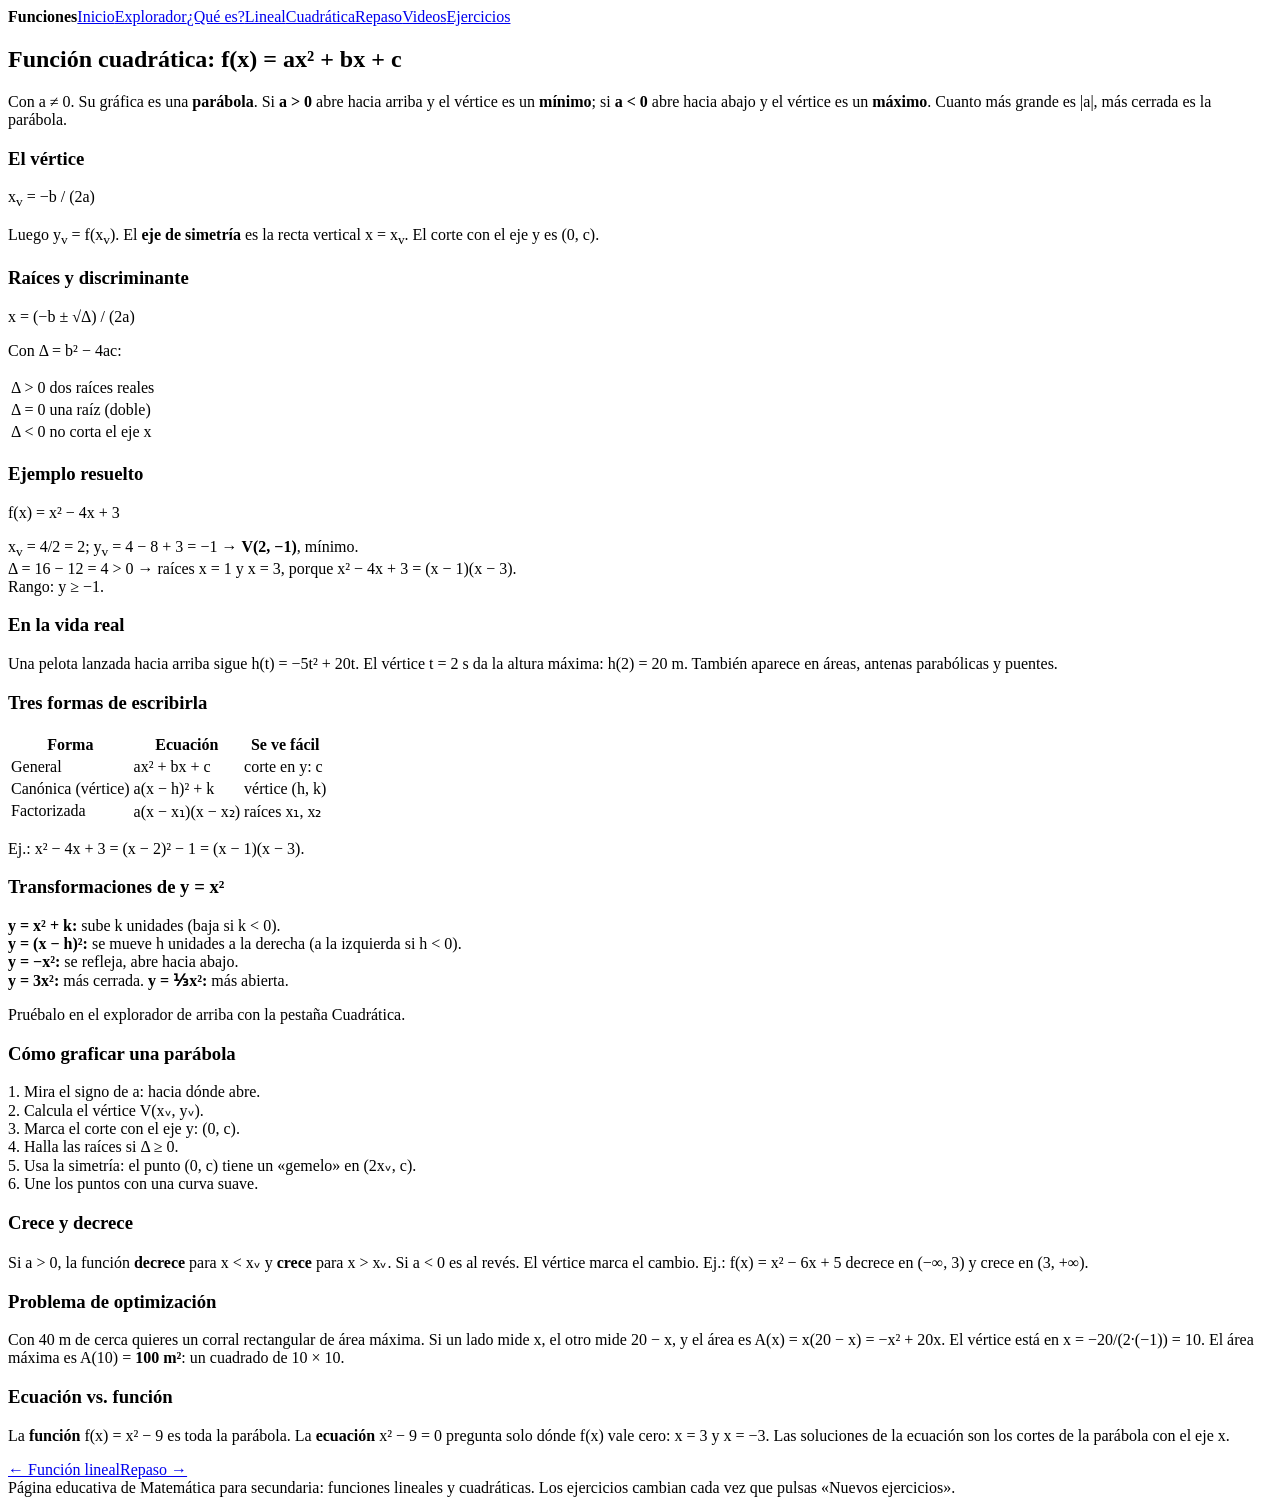
==== cuadratica.html @ a67a2b8e "Add files via upload" ====
<!doctype html>
<html lang="es">
  <head>
    <meta charset="utf-8" />
    <meta name="viewport" content="width=device-width,initial-scale=1" />
    <title>Función cuadrática · Funciones</title>
    <link rel="preconnect" href="https://fonts.googleapis.com" />
    <link
      href="https://fonts.googleapis.com/css2?family=Lexend:wght@500;700&family=Atkinson+Hyperlegible:wght@400;700&family=Kalam:wght@700&display=swap"
      rel="stylesheet"
    />
    <!-- Estilos: comunes primero, luego los de esta página -->
    <link rel="stylesheet" href="css/base.css" />
    <link rel="stylesheet" href="css/navegacion.css" />
    <link rel="stylesheet" href="css/componentes.css" />
    <link rel="stylesheet" href="css/teoria.css" />
  </head>
  <body>
    <nav>
      <div class="wrap">
        <b>Funciones</b><a href="index.html">Inicio</a><a href="explorador.html">Explorador</a
        ><a href="que-es.html">¿Qué es?</a><a href="lineal.html">Lineal</a
        ><a href="cuadratica.html" aria-current="page">Cuadrática</a><a href="repaso.html">Repaso</a
        ><a href="videos.html">Videos</a><a href="ejercicios.html">Ejercicios</a>
      </div>
    </nav>

    <section class="band" id="cuadratica">
      <div class="wrap">
        <h2>Función cuadrática: f(x) = ax² + bx + c</h2>
        <p class="def">
          Con a ≠ 0. Su gráfica es una <b>parábola</b>. Si <b>a &gt; 0</b> abre hacia arriba y el
          vértice es un <b>mínimo</b>; si <b>a &lt; 0</b> abre hacia abajo y el vértice es un
          <b>máximo</b>. Cuanto más grande es |a|, más cerrada es la parábola.
        </p>
        <div class="cols">
          <div class="box key">
            <h3>El vértice</h3>
            <p class="formula">x<sub>v</sub> = −b / (2a)</p>
            <p>
              Luego y<sub>v</sub> = f(x<sub>v</sub>). El <b>eje de simetría</b> es la recta vertical
              x = x<sub>v</sub>. El corte con el eje y es (0, c).
            </p>
          </div>
          <div class="box">
            <h3>Raíces y discriminante</h3>
            <p class="formula">x = (−b ± √Δ) / (2a)</p>
            <p>Con Δ = b² − 4ac:</p>
            <table>
              <tr>
                <td>Δ &gt; 0</td>
                <td>dos raíces reales</td>
              </tr>
              <tr>
                <td>Δ = 0</td>
                <td>una raíz (doble)</td>
              </tr>
              <tr>
                <td>Δ &lt; 0</td>
                <td>no corta el eje x</td>
              </tr>
            </table>
          </div>
          <div class="box">
            <h3>Ejemplo resuelto</h3>
            <p>f(x) = x² − 4x + 3</p>
            <p>
              x<sub>v</sub> = 4/2 = 2; y<sub>v</sub> = 4 − 8 + 3 = −1 → <b>V(2, −1)</b>, mínimo.<br />Δ
              = 16 − 12 = 4 &gt; 0 → raíces x = 1 y x = 3, porque x² − 4x + 3 = (x − 1)(x − 3).<br />Rango:
              y ≥ −1.
            </p>
          </div>
          <div class="box">
            <h3>En la vida real</h3>
            <p>
              Una pelota lanzada hacia arriba sigue h(t) = −5t² + 20t. El vértice t = 2 s da la
              altura máxima: h(2) = 20 m. También aparece en áreas, antenas parabólicas y puentes.
            </p>
          </div>
        </div>
        <div class="cols">
          <div class="box">
            <h3>Tres formas de escribirla</h3>
            <table>
              <tr>
                <th>Forma</th>
                <th>Ecuación</th>
                <th>Se ve fácil</th>
              </tr>
              <tr>
                <td>General</td>
                <td>ax² + bx + c</td>
                <td>corte en y: c</td>
              </tr>
              <tr>
                <td>Canónica (vértice)</td>
                <td>a(x − h)² + k</td>
                <td>vértice (h, k)</td>
              </tr>
              <tr>
                <td>Factorizada</td>
                <td>a(x − x₁)(x − x₂)</td>
                <td>raíces x₁, x₂</td>
              </tr>
            </table>
            <p>Ej.: x² − 4x + 3 = (x − 2)² − 1 = (x − 1)(x − 3).</p>
          </div>
          <div class="box">
            <h3>Transformaciones de y = x²</h3>
            <p>
              <b>y = x² + k:</b> sube k unidades (baja si k &lt; 0).<br /><b>y = (x − h)²:</b> se
              mueve h unidades a la derecha (a la izquierda si h &lt; 0).<br /><b>y = −x²:</b> se
              refleja, abre hacia abajo.<br /><b>y = 3x²:</b> más cerrada. <b>y = ⅓x²:</b> más
              abierta.
            </p>
            <p>Pruébalo en el explorador de arriba con la pestaña Cuadrática.</p>
          </div>
          <div class="box">
            <h3>Cómo graficar una parábola</h3>
            <p>
              1. Mira el signo de a: hacia dónde abre.<br />2. Calcula el vértice V(xᵥ, yᵥ).<br />3.
              Marca el corte con el eje y: (0, c).<br />4. Halla las raíces si Δ ≥ 0.<br />5. Usa la
              simetría: el punto (0, c) tiene un «gemelo» en (2xᵥ, c).<br />6. Une los puntos con
              una curva suave.
            </p>
          </div>
          <div class="box">
            <h3>Crece y decrece</h3>
            <p>
              Si a &gt; 0, la función <b>decrece</b> para x &lt; xᵥ y <b>crece</b> para x &gt; xᵥ.
              Si a &lt; 0 es al revés. El vértice marca el cambio. Ej.: f(x) = x² − 6x + 5 decrece
              en (−∞, 3) y crece en (3, +∞).
            </p>
          </div>
          <div class="box">
            <h3>Problema de optimización</h3>
            <p>
              Con 40 m de cerca quieres un corral rectangular de área máxima. Si un lado mide x, el
              otro mide 20 − x, y el área es A(x) = x(20 − x) = −x² + 20x. El vértice está en x =
              −20/(2·(−1)) = 10. El área máxima es A(10) = <b>100 m²</b>: un cuadrado de 10 × 10.
            </p>
          </div>
          <div class="box">
            <h3>Ecuación vs. función</h3>
            <p>
              La <b>función</b> f(x) = x² − 9 es toda la parábola. La <b>ecuación</b> x² − 9 = 0
              pregunta solo dónde f(x) vale cero: x = 3 y x = −3. Las soluciones de la ecuación son
              los cortes de la parábola con el eje x.
            </p>
          </div>
        </div>
      </div>
      <div class="pager">
        <a href="lineal.html">← Función lineal</a><a class="next" href="repaso.html">Repaso →</a>
      </div>
    </section>

    <footer class="band paper">
      <div class="wrap">
        Página educativa de Matemática para secundaria: funciones lineales y cuadráticas. Los
        ejercicios cambian cada vez que pulsas «Nuevos ejercicios».
      </div>
    </footer>
  </body>
</html>
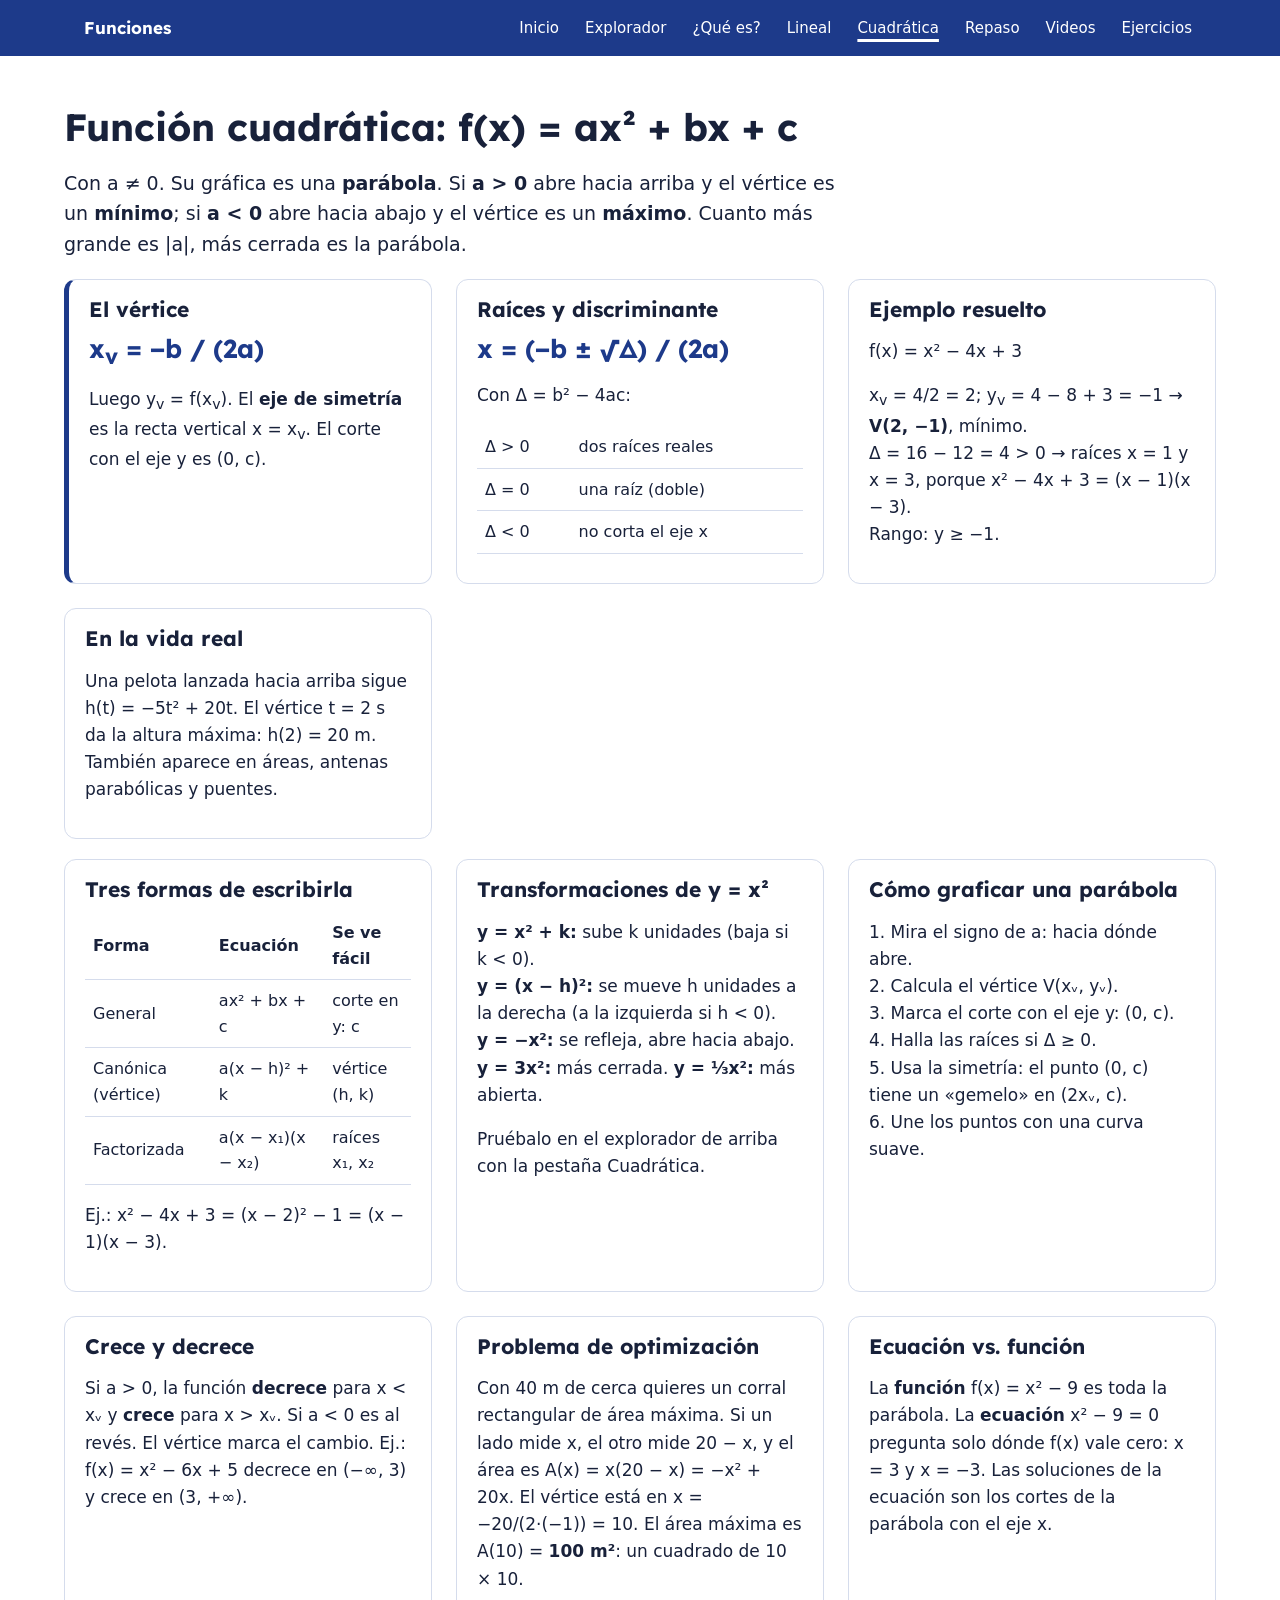
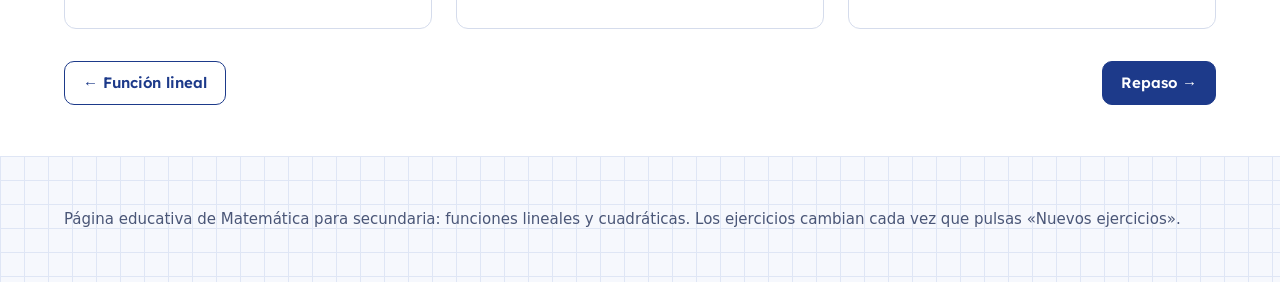
==== commit c37b6927: "Add files via upload" ====
--- a/cuadratica.html
+++ b/cuadratica.html
@@ -10,10 +10,10 @@
       rel="stylesheet"
     />
     <!-- Estilos: comunes primero, luego los de esta página -->
-    <link rel="stylesheet" href="css/base.css" />
-    <link rel="stylesheet" href="css/navegacion.css" />
-    <link rel="stylesheet" href="css/componentes.css" />
-    <link rel="stylesheet" href="css/teoria.css" />
+    <link rel="stylesheet" href="base.css" />
+    <link rel="stylesheet" href="navegacion.css" />
+    <link rel="stylesheet" href="componentes.css" />
+    <link rel="stylesheet" href="teoria.css" />
   </head>
   <body>
     <nav>
--- a/base.css
+++ b/base.css
@@ -0,0 +1,104 @@
+/* BASE
+   Variables de color (modo claro y oscuro), tipografía y estructura
+   general: bandas, contenedor y fondo cuadriculado. */
+
+:root {
+  color-scheme: light dark;
+  --bg: light-dark(#ffffff, #0f1626);
+  --paper: light-dark(#f6f8fd, #16203a);
+  --grid: light-dark(#dfe6f5, #24304f);
+  --ink: light-dark(#18213a, #e6ebf7);
+  --soft: light-dark(#4a5677, #a9b4d0);
+  --blue: light-dark(#1d3a8a, #8fb0ff);
+  --blueBg: light-dark(#1d3a8a, #1a2b5c);
+  --red: light-dark(#d23a31, #ff7a70);
+  --ok: light-dark(#0b7d64, #4fd1ae);
+  --okBg: light-dark(#e3f5ef, #12352d);
+  --noBg: light-dark(#fde9e7, #3a1a1a);
+  --line: light-dark(#d5dcec, #2b3756);
+  --card: light-dark(#ffffff, #121b30);
+}
+:root[data-theme="light"] {
+  color-scheme: light;
+}
+:root[data-theme="dark"] {
+  color-scheme: dark;
+}
+* {
+  box-sizing: border-box;
+  min-width: 0;
+}
+body {
+  margin: 0;
+  background: var(--bg);
+  color: var(--ink);
+  font:
+    17px/1.6 "Atkinson Hyperlegible",
+    system-ui,
+    sans-serif;
+  overflow-x: clip;
+}
+h1,
+h2,
+h3 {
+  font-family: Lexend, system-ui, sans-serif;
+  line-height: 1.1;
+  text-wrap: balance;
+  margin: 0 0 0.5em;
+}
+h1 {
+  font-size: clamp(34px, 5vw, 52px);
+}
+h2 {
+  font-size: clamp(28px, 3.6vw, 38px);
+}
+h3 {
+  font-size: 21px;
+}
+a {
+  color: var(--blue);
+}
+.band {
+  padding: clamp(28px, 4vw, 64px) max(5vw, 16px);
+}
+.wrap {
+  max-width: 1240px;
+  margin: 0 auto;
+}
+.paper {
+  background-color: var(--paper);
+  background-image:
+    linear-gradient(var(--grid) 1px, transparent 1px),
+    linear-gradient(90deg, var(--grid) 1px, transparent 1px);
+  background-size: 24px 24px;
+}
+pre,
+.scroll {
+  overflow-x: auto;
+}
+html {
+  scroll-padding-top: 72px;
+}
+@media (prefers-reduced-motion: reduce) {
+  html {
+    scroll-behavior: auto;
+  }
+  * {
+    transition: none !important;
+    animation: none !important;
+  }
+}
+.note {
+  font-family: Kalam, cursive;
+  color: var(--red);
+  font-size: 20px;
+  line-height: 1.3;
+}
+.def {
+  font-size: 19px;
+  max-width: 65ch;
+}
+footer {
+  color: var(--soft);
+  font-size: 15px;
+}
--- a/navegacion.css
+++ b/navegacion.css
@@ -0,0 +1,65 @@
+/* NAVEGACIÓN
+   Barra de menú superior y botones Anterior / Siguiente. */
+
+nav {
+  position: sticky;
+  top: 0;
+  z-index: 5;
+  background: var(--blueBg);
+  color: #fff;
+}
+nav .wrap {
+  display: flex;
+  gap: 4px 18px;
+  align-items: center;
+  padding: 8px max(5vw, 16px);
+  flex-wrap: wrap;
+}
+nav b {
+  font-family: Lexend;
+  margin-right: auto;
+}
+nav a {
+  color: #fff;
+  text-decoration: none;
+  padding: 8px 4px;
+  font-size: 15px;
+}
+nav a:hover {
+  text-decoration: underline;
+}
+@media (max-width: 900px) {
+  nav {
+    position: static;
+  }
+}
+nav a[aria-current="page"] {
+  text-decoration: underline;
+  text-underline-offset: 6px;
+  text-decoration-thickness: 3px;
+}
+.pager {
+  display: flex;
+  justify-content: space-between;
+  gap: 12px;
+  flex-wrap: wrap;
+  max-width: 1240px;
+  margin: 32px auto 0;
+}
+.pager a {
+  font:
+    600 15px Lexend,
+    sans-serif;
+  min-height: 44px;
+  display: inline-flex;
+  align-items: center;
+  padding: 0 18px;
+  border-radius: 10px;
+  border: 1.5px solid var(--blue);
+  text-decoration: none;
+}
+.pager a.next {
+  background: var(--blue);
+  color: var(--bg);
+  margin-left: auto;
+}
--- a/componentes.css
+++ b/componentes.css
@@ -0,0 +1,76 @@
+/* COMPONENTES
+   Piezas reutilizables: botones, fórmulas, deslizadores,
+   cajas de respuesta y el área de las gráficas. */
+
+.fig {
+  position: relative;
+  min-height: 340px;
+}
+.fig > canvas {
+  position: absolute;
+  inset: 0;
+  width: 100%;
+  height: 100%;
+}
+.tabs button,
+.btn {
+  font:
+    600 15px Lexend,
+    sans-serif;
+  min-height: 44px;
+  padding: 0 16px;
+  border-radius: 10px;
+  border: 1.5px solid var(--blue);
+  background: transparent;
+  color: var(--blue);
+  cursor: pointer;
+}
+.tabs button[aria-pressed="true"],
+.btn.main {
+  background: var(--blue);
+  color: var(--bg);
+}
+button:focus-visible,
+input:focus-visible,
+a:focus-visible {
+  outline: 3px solid var(--red);
+  outline-offset: 2px;
+}
+.formula {
+  font:
+    700 clamp(20px, 2.6vw, 26px) Lexend,
+    sans-serif;
+  color: var(--blue);
+  margin: 8px 0;
+  white-space: nowrap;
+  overflow-x: auto;
+}
+.sliders {
+  display: grid;
+  grid-template-columns: repeat(auto-fit, minmax(150px, 1fr));
+  gap: 6px 16px;
+}
+.sliders label {
+  display: grid;
+  grid-template-columns: auto 1fr auto;
+  gap: 8px;
+  align-items: center;
+  font-weight: 700;
+}
+input[type="range"] {
+  width: 100%;
+  accent-color: var(--red);
+  min-height: 44px;
+}
+input.ans {
+  font:
+    16px "Atkinson Hyperlegible",
+    sans-serif;
+  min-height: 44px;
+  width: 110px;
+  padding: 6px 10px;
+  border: 1.5px solid var(--line);
+  border-radius: 8px;
+  background: var(--bg);
+  color: var(--ink);
+}
--- a/teoria.css
+++ b/teoria.css
@@ -0,0 +1,52 @@
+/* TEORÍA (que-es, lineal, cuadratica, repaso)
+   Columnas de cajas, tablas y la máquina de funciones. */
+
+.cols {
+  display: grid;
+  grid-template-columns: repeat(auto-fit, minmax(min(100%, 320px), 1fr));
+  gap: 24px;
+  margin-top: 20px;
+}
+.box {
+  background: var(--card);
+  border: 1px solid var(--line);
+  border-radius: 12px;
+  padding: 18px 20px;
+}
+.box.key {
+  border-left: 5px solid var(--blue);
+}
+.machine {
+  display: flex;
+  flex-wrap: wrap;
+  align-items: center;
+  gap: 10px;
+  font:
+    700 18px Lexend,
+    sans-serif;
+}
+.machine .gear {
+  background: var(--blueBg);
+  color: #fff;
+  padding: 12px 18px;
+  border-radius: 12px;
+}
+.out {
+  min-width: 70px;
+  padding: 10px 14px;
+  border: 2px dashed var(--red);
+  border-radius: 10px;
+  color: var(--red);
+  text-align: center;
+}
+table {
+  border-collapse: collapse;
+  width: 100%;
+  font-size: 16px;
+}
+td,
+th {
+  border-bottom: 1px solid var(--line);
+  padding: 8px;
+  text-align: left;
+}
